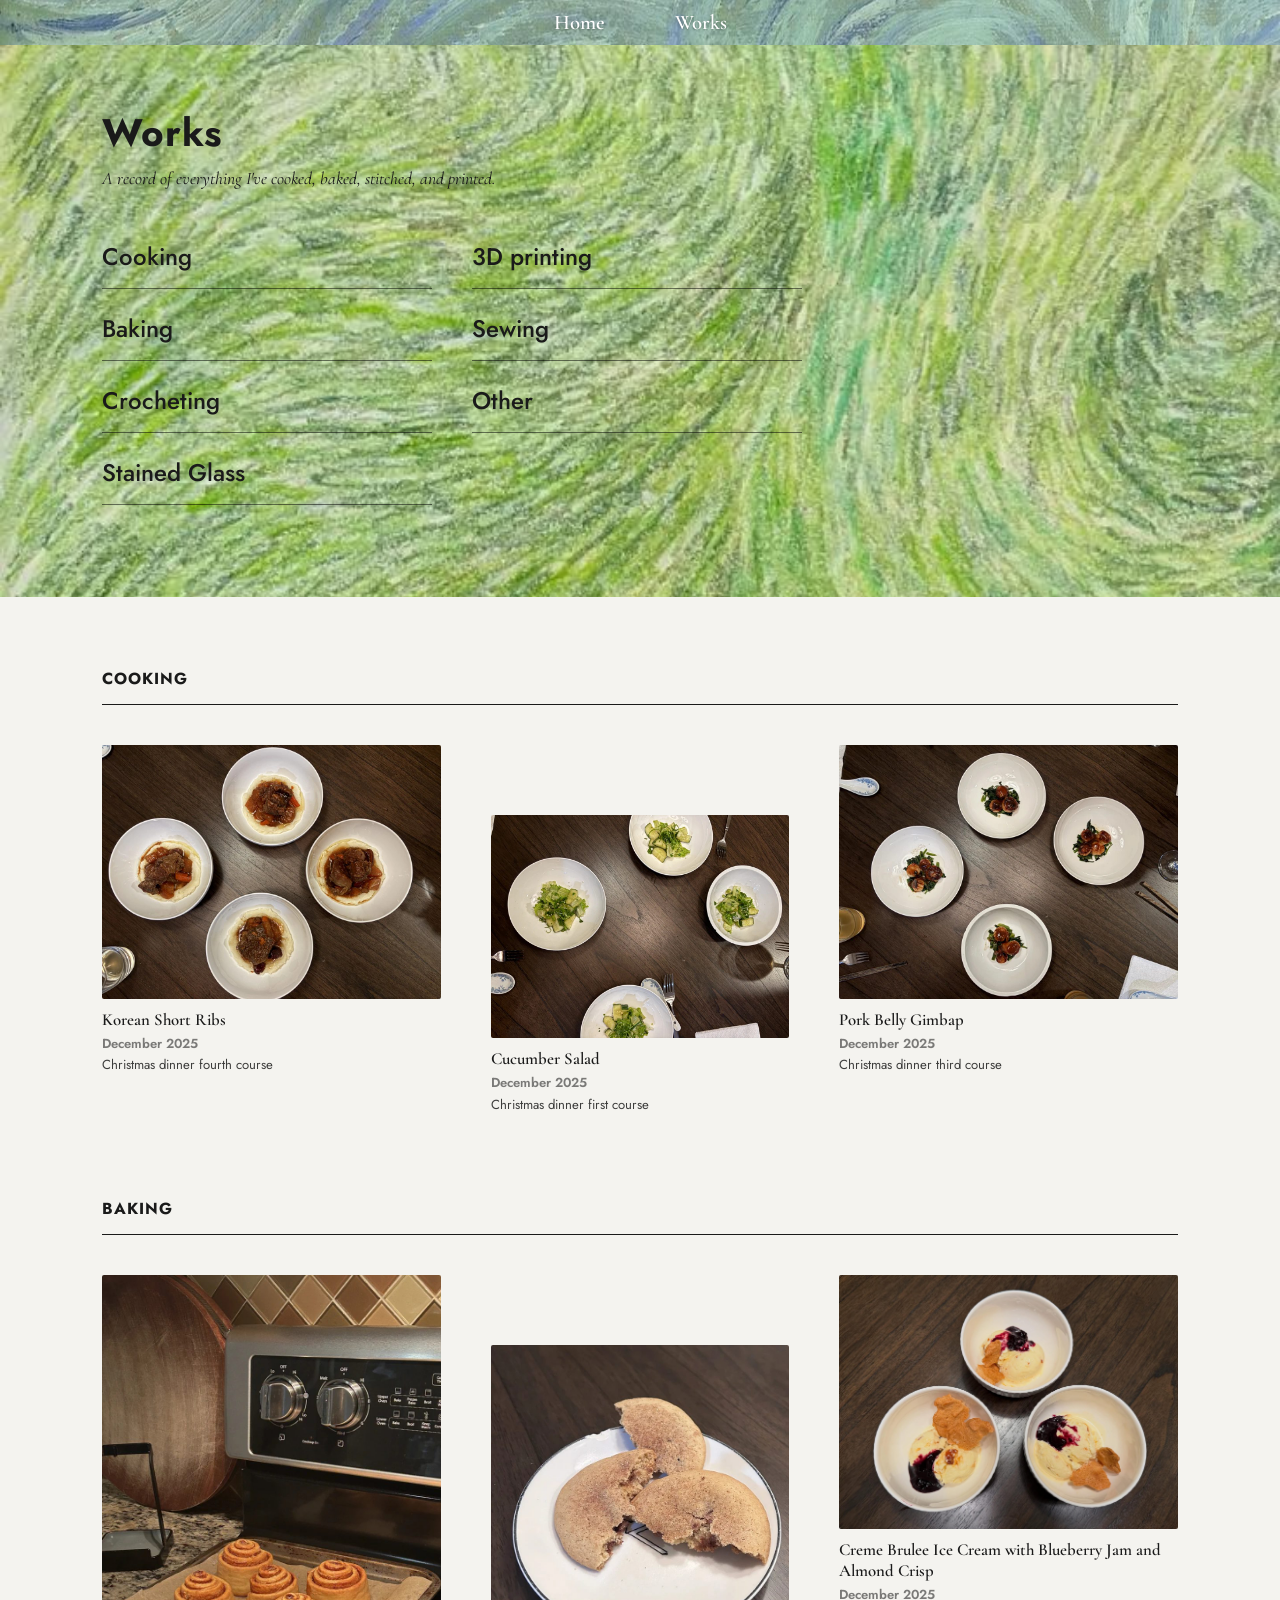
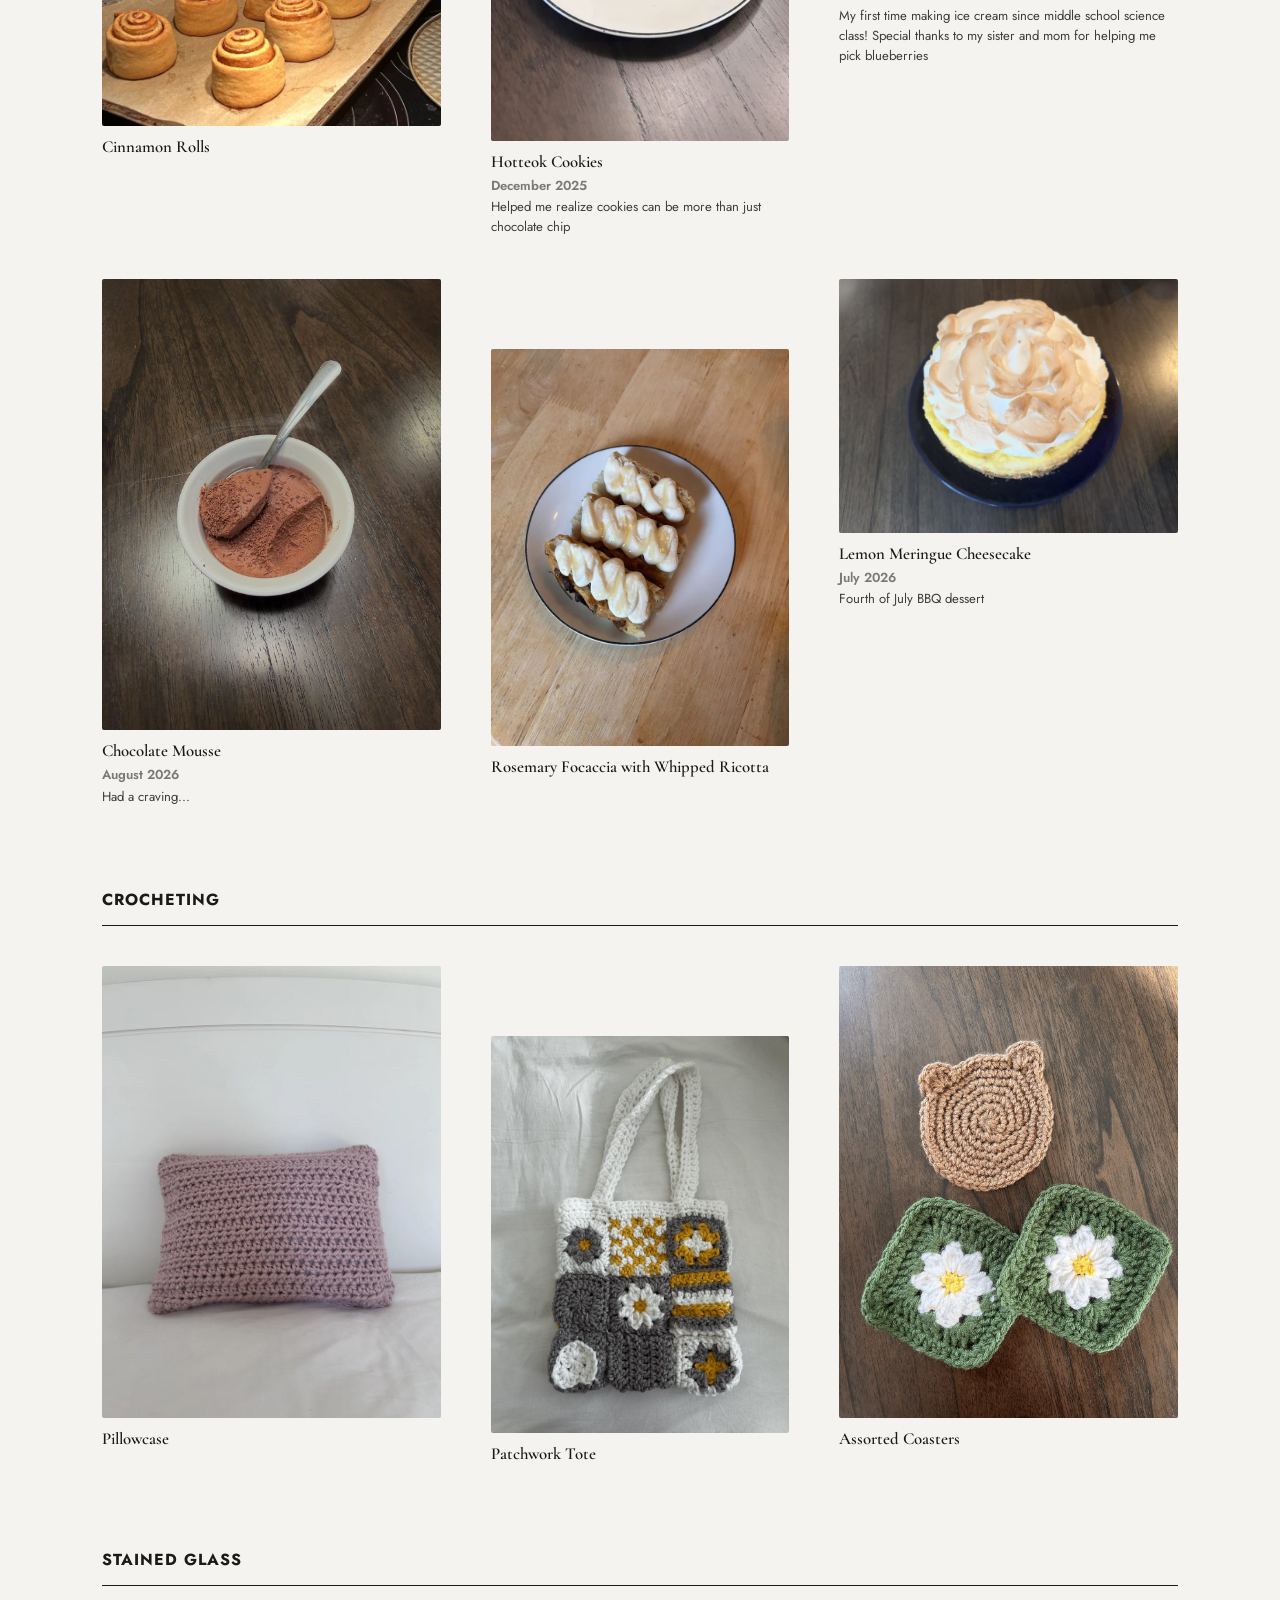
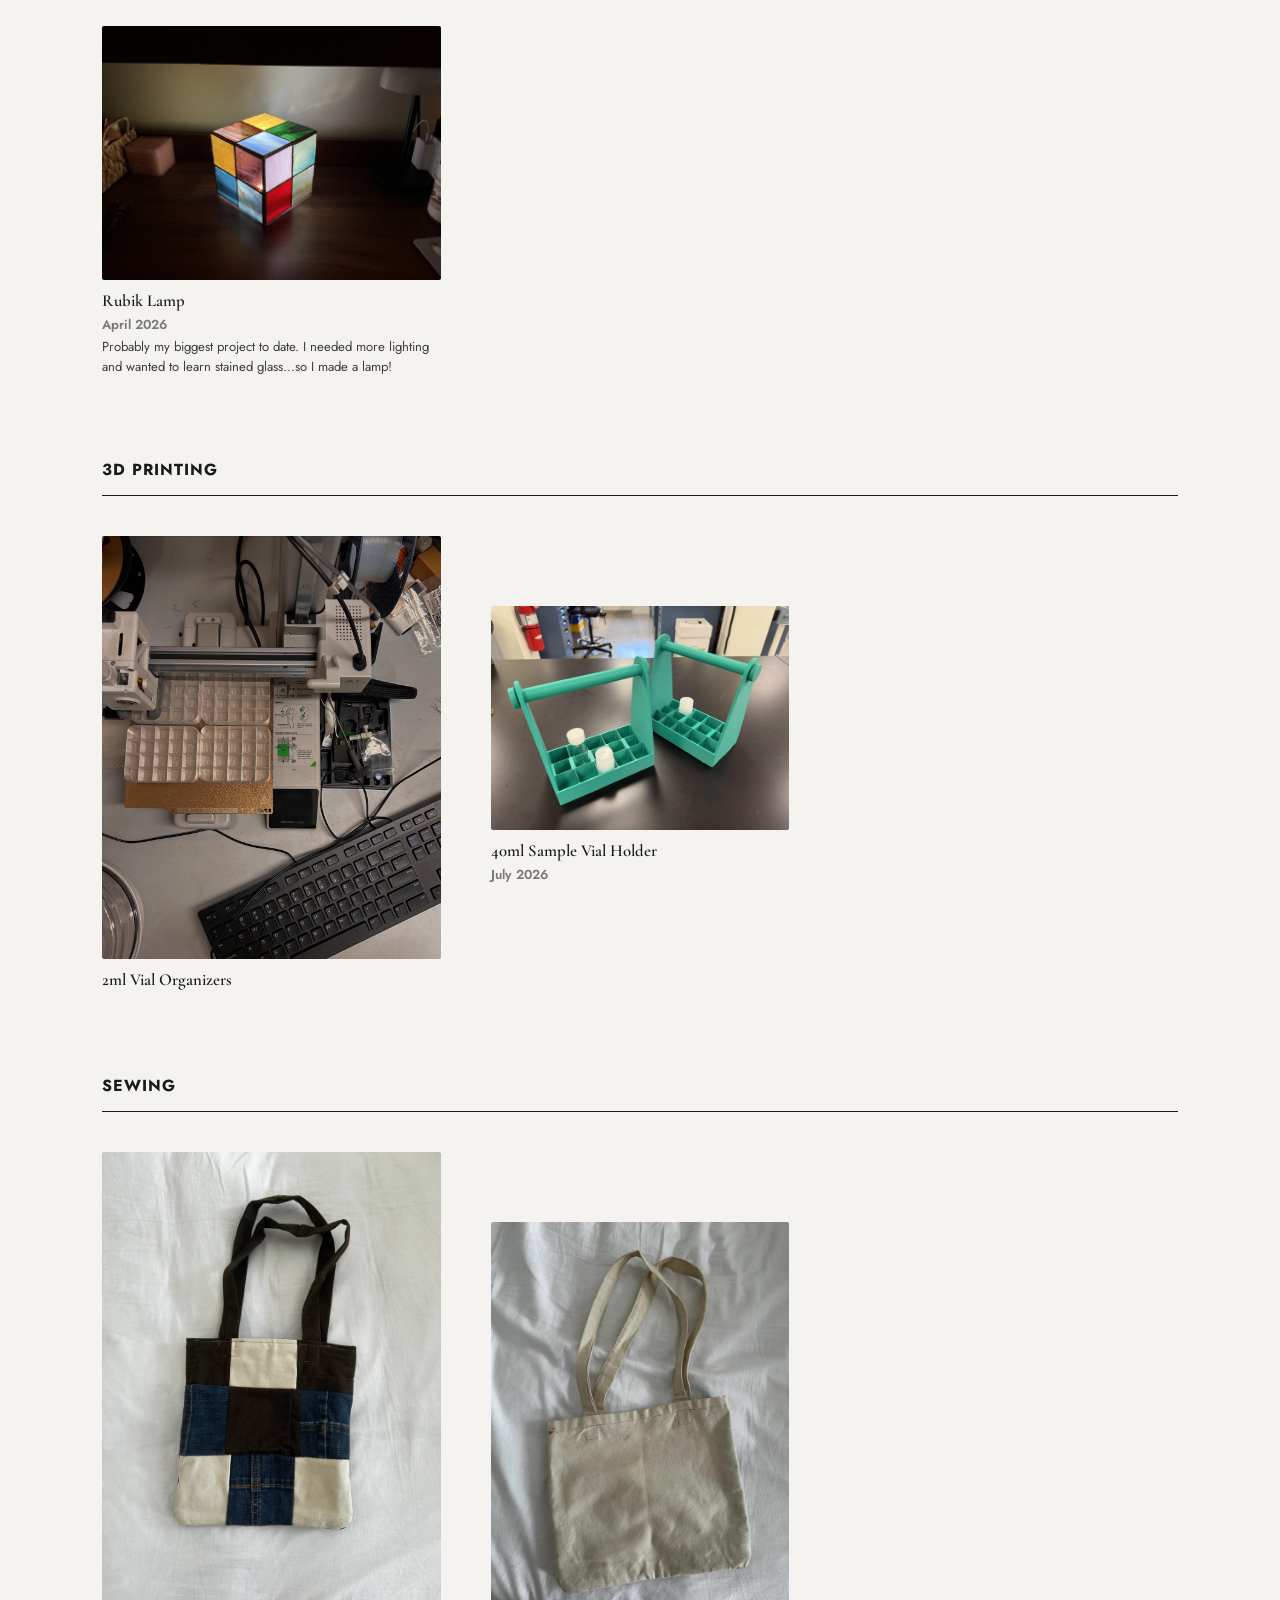
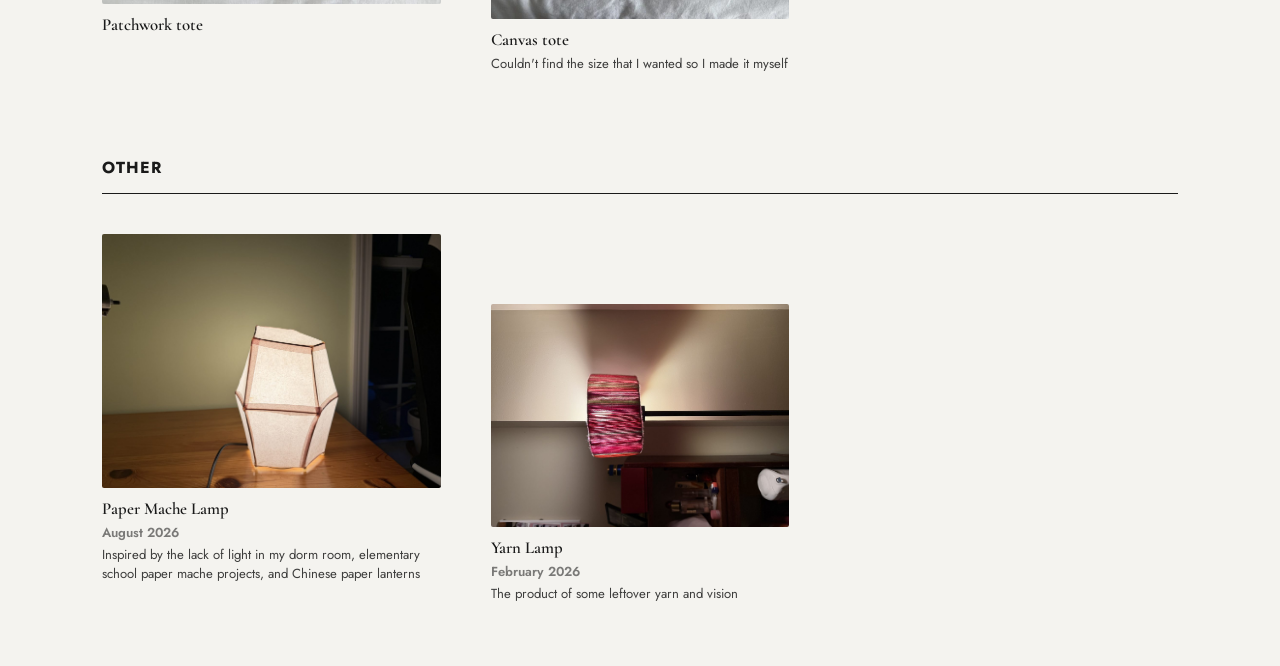
==== works.html @ 5729208d "Initial commit: Sophie Zhu creative portfolio Co-Authored-By: Claude Sonnet 5.5 <noreply@anthropic.c" ====
<!DOCTYPE html>
<html lang="en">
<head>
<meta charset="UTF-8">
<meta name="viewport" content="width=device-width, initial-scale=1.0">
<title>Works — Sophie Zhu's Creative Portfolio</title>
<link rel="preconnect" href="https://fonts.googleapis.com">
<link rel="preconnect" href="https://fonts.gstatic.com" crossorigin>
<link href="https://fonts.googleapis.com/css2?family=Cormorant+Garamond:ital,wght@0,400;0,500;0,600;1,500&family=Jost:wght@400;500;600;700&display=swap" rel="stylesheet">
<link rel="stylesheet" href="styles.css">
</head>
<body class="subpage">

<nav class="site-nav nav-visible">
  <a href="index.html">Home</a>
  <a href="works.html">Works</a>
</nav>

<header class="works-header">
  <h1>Works</h1>
  <p class="works-subtitle">A record of everything I've cooked, baked, stitched, and printed.</p>
  <div class="category-links">
    <div class="category-col">
      <a href="#cooking">Cooking</a>
      <a href="#baking">Baking</a>
      <a href="#crocheting">Crocheting</a>
      <a href="#stained-glass">Stained Glass</a>
    </div>
    <div class="category-col">
      <a href="#3d-printing">3D printing</a>
      <a href="#sewing">Sewing</a>
      <a href="#other">Other</a>
    </div>
  </div>
</header>

<main class="works-body">

  <section class="category" id="cooking">
    <h2>Cooking</h2>
    <div class="gallery">
      <figure>
        <img src="images/cooking-korean-short-ribs.jpg" alt="Korean short ribs">
        <figcaption><h3>Korean Short Ribs</h3><p class="meta">December 2025</p><p>Christmas dinner fourth course</p></figcaption>
      </figure>
      <figure>
        <img src="images/cooking-cucumber-salad.jpg" alt="Cucumber salad">
        <figcaption><h3>Cucumber Salad</h3><p class="meta">December 2025</p><p>Christmas dinner first course</p></figcaption>
      </figure>
      <figure>
        <img src="images/cooking-pork-belly-gimbap.jpg" alt="Pork belly gimbap">
        <figcaption><h3>Pork Belly Gimbap</h3><p class="meta">December 2025</p><p>Christmas dinner third course</p></figcaption>
      </figure>
    </div>
  </section>

  <section class="category" id="baking">
    <h2>Baking</h2>
    <div class="gallery">
      <figure>
        <img src="images/baking-cinnamon-rolls.jpg" alt="Cinnamon rolls">
        <figcaption><h3>Cinnamon Rolls</h3></figcaption>
      </figure>
      <figure>
        <img src="images/baking-hotteok-cookies.jpg" alt="Hotteok cookies">
        <figcaption><h3>Hotteok Cookies</h3><p class="meta">December 2025</p><p>Helped me realize cookies can be more than just chocolate chip</p></figcaption>
      </figure>
      <figure>
        <img src="images/baking-creme-brulee-ice-cream.jpg" alt="Creme brulee ice cream with blueberry jam and almond crisp">
        <figcaption><h3>Creme Brulee Ice Cream with Blueberry Jam and Almond Crisp</h3><p class="meta">December 2025</p><p>My first time making ice cream since middle school science class! Special thanks to my sister and mom for helping me pick blueberries</p></figcaption>
      </figure>
      <figure>
        <img src="images/baking-chocolate-mousse.jpg" alt="Chocolate mousse">
        <figcaption><h3>Chocolate Mousse</h3><p class="meta">August 2026</p><p>Had a craving...</p></figcaption>
      </figure>
      <figure>
        <img src="images/baking-rosemary-focaccia.jpg" alt="Rosemary focaccia with whipped ricotta">
        <figcaption><h3>Rosemary Focaccia with Whipped Ricotta</h3></figcaption>
      </figure>
      <figure>
        <img src="images/baking-lemon-meringue-cheesecake.jpg" alt="Lemon meringue cheesecake">
        <figcaption><h3>Lemon Meringue Cheesecake</h3><p class="meta">July 2026</p><p>Fourth of July BBQ dessert</p></figcaption>
      </figure>
    </div>
  </section>

  <section class="category" id="crocheting">
    <h2>Crocheting</h2>
    <div class="gallery">
      <figure>
        <img src="images/crochet-pillowcase.jpg" alt="Crocheted pillowcase">
        <figcaption><h3>Pillowcase</h3></figcaption>
      </figure>
      <figure>
        <img src="images/crochet-patchwork-tote.jpg" alt="Crocheted patchwork tote">
        <figcaption><h3>Patchwork Tote</h3></figcaption>
      </figure>
      <figure>
        <img src="images/crochet-assorted-coasters.jpg" alt="Assorted crocheted coasters">
        <figcaption><h3>Assorted Coasters</h3></figcaption>
      </figure>
    </div>
  </section>

  <section class="category" id="stained-glass">
    <h2>Stained Glass</h2>
    <div class="gallery">
      <figure>
        <img src="images/stainedglass-rubik-lamp.jpg" alt="Stained glass Rubik's cube lamp">
        <figcaption><h3>Rubik Lamp</h3><p class="meta">April 2026</p><p>Probably my biggest project to date. I needed more lighting and wanted to learn stained glass...so I made a lamp!</p></figcaption>
      </figure>
    </div>
  </section>

  <section class="category" id="3d-printing">
    <h2>3D Printing</h2>
    <div class="gallery">
      <figure>
        <img src="images/printing-2ml-vial-organizers.jpg" alt="2ml vial organizers on a 3D printer">
        <figcaption><h3>2ml Vial Organizers</h3></figcaption>
      </figure>
      <figure>
        <img src="images/printing-40ml-vial-holder.jpg" alt="40ml sample vial holders">
        <figcaption><h3>40ml Sample Vial Holder</h3><p class="meta">July 2026</p></figcaption>
      </figure>
    </div>
  </section>

  <section class="category" id="sewing">
    <h2>Sewing</h2>
    <div class="gallery">
      <figure>
        <img src="images/sewing-patchwork-tote.jpg" alt="Sewn patchwork tote">
        <figcaption><h3>Patchwork tote</h3></figcaption>
      </figure>
      <figure>
        <img src="images/sewing-canvas-tote.jpg" alt="Canvas tote">
        <figcaption><h3>Canvas tote</h3><p>Couldn't find the size that I wanted so I made it myself</p></figcaption>
      </figure>
    </div>
  </section>

  <section class="category" id="other">
    <h2>Other</h2>
    <div class="gallery">
      <figure>
        <img src="images/other-paper-mache-lamp.jpg" alt="Paper mache lamp">
        <figcaption><h3>Paper Mache Lamp</h3><p class="meta">August 2026</p><p>Inspired by the lack of light in my dorm room, elementary school paper mache projects, and Chinese paper lanterns</p></figcaption>
      </figure>
      <figure>
        <img src="images/other-yarn-lamp.jpg" alt="Yarn wrapped lamp">
        <figcaption><h3>Yarn Lamp</h3><p class="meta">February 2026</p><p>The product of some leftover yarn and vision</p></figcaption>
      </figure>
    </div>
  </section>

</main>

<script src="script.js"></script>
</body>
</html>
---- styles.css ----
:root {
  --ink: #1a1a1a;
  --olive: #8f9c3f;
  --olive-dark: #5e5c2b;
  --cream: #f4f3ef;
  --nav-height: 45px;

  --font-serif: 'Cormorant Garamond', Georgia, serif;
  --font-sans: 'Jost', 'Helvetica Neue', Arial, sans-serif;
}

* { box-sizing: border-box; }
html { scroll-behavior: smooth; }

body {
  margin: 0;
  font-family: var(--font-sans);
  color: var(--ink);
  background: var(--cream);
  overflow-x: hidden;
}

/* ---------- Nav ---------- */
.site-nav {
  position: fixed;
  top: 0;
  left: 0;
  width: 100%;
  height: var(--nav-height);
  background: url('images/hero-bg.jpg');
  background-size: cover;
  background-position: center;
  background-repeat: no-repeat;
  display: flex;
  align-items: center;
  justify-content: center;
  gap: 70px;
  z-index: 100;
  opacity: 0;
  transform: translateY(-100%);
  transition: opacity 0.4s ease, transform 0.4s ease;
}

.site-nav.nav-visible {
  opacity: 1;
  transform: translateY(0);
}

.site-nav a {
  font-family: var(--font-serif);
  font-weight: 600;
  font-size: 1.3rem;
  color: #fff;
  text-decoration: none;
  text-shadow: 0 1px 3px rgba(0,0,0,0.35);
}

/* ---------- Hero (home) ---------- */
.hero {
  min-height: 100vh;
  display: flex;
  align-items: center;
  justify-content: center;
  text-align: center;
  background: url('images/hero-bg.jpg');
  background-size: cover;
  background-position: center;
  background-repeat: no-repeat;
}

.hero-text .eyebrow {
  font-weight: 700;
  letter-spacing: 0.1em;
  font-size: 0.85rem;
  margin: 0 0 6px;
  color: #1a1a1a;
}

.hero-text h1 {
  font-family: var(--font-serif);
  font-weight: 500;
  font-size: clamp(2.6rem, 6vw, 4.2rem);
  margin: 0 0 40px;
  color: #1a1a1a;
}

.arrow-circle {
  display: inline-flex;
  align-items: center;
  justify-content: center;
  width: 46px;
  height: 46px;
  border-radius: 50%;
  border: 1.5px solid #1a1a1a;
  color: #1a1a1a;
  text-decoration: none;
  font-size: 1.1rem;
  animation: bob 2.2s ease-in-out infinite;
}

@keyframes bob {
  0%, 100% { transform: translateY(0); }
  50% { transform: translateY(8px); }
}

/* ---------- Intro ---------- */
.intro {
  background: #fff;
  padding: 70px 8vw;
}

.intro-grid {
  position: relative;
  max-width: 1100px;
  margin: 0 auto;
  aspect-ratio: 1054 / 620;
}

.intro-photo {
  position: absolute;
  margin: 0;
}

.photo-tl { left: 14%; top: 0%;   width: 14%; }
.photo-tr { left: 79%; top: 7%;   width: 19%; }
.photo-bl { left: 2%;  top: 59%;  width: 25%; }
.photo-br { left: 65%; top: 64%;  width: 17%; }

.intro-photo img {
  width: 100%;
  height: auto;
  display: block;
  border-radius: 2px;
}

.intro-heading {
  position: absolute;
  left: 50%;
  top: 50%;
  transform: translate(-50%, -50%);
  width: 52%;
  font-family: var(--font-serif);
  font-weight: 500;
  font-size: clamp(1.6rem, 3.4vw, 3rem);
  text-align: center;
  line-height: 1.25;
  margin: 0;
}

/* ---------- About / Bio / Footer wrap ---------- */
.about-wrap {
  background: url('images/about-bg.jpg');
  background-size: 900px auto;
  background-repeat: repeat;
  padding: 90px 8vw 60px;
}

.about-row {
  max-width: 1100px;
  margin: 0 auto 90px;
  display: flex;
  align-items: center;
  gap: 60px;
  flex-wrap: wrap;
}

.about-row.reverse { flex-direction: row-reverse; }

.label {
  font-weight: 700;
  letter-spacing: 0.08em;
  text-transform: uppercase;
  font-size: 0.85rem;
  margin: 0 0 16px;
}

.about-text, .bio-text {
  flex: 1 1 340px;
}

.about-text p, .bio-text p {
  font-family: var(--font-serif);
  font-size: 1.15rem;
  line-height: 1.6;
  margin: 0;
}

.bio-text p {
  font-size: 1.6rem;
  margin-bottom: 30px;
}

.about-photo {
  flex: 1 1 340px;
  margin: 0;
  max-width: 420px;
}

.about-photo img {
  width: 100%;
  height: auto;
  display: block;
  border-radius: 2px;
}

.bio-photo {
  aspect-ratio: 4 / 5;
  overflow: hidden;
}

.bio-photo img {
  width: 100%;
  height: 100%;
  object-fit: cover;
  object-position: center 30%;
}

.btn-pill {
  display: inline-block;
  background: var(--olive);
  color: #1f2405;
  font-family: var(--font-sans);
  font-weight: 700;
  letter-spacing: 0.05em;
  text-transform: uppercase;
  font-size: 0.85rem;
  text-decoration: none;
  padding: 20px 34px;
  border-radius: 999px;
  transition: transform 0.15s ease, opacity 0.15s ease;
}

.btn-pill:hover { transform: translateY(-2px); opacity: 0.92; }

.site-footer {
  max-width: 1100px;
  margin: 0 auto;
}

.site-footer .label { margin-bottom: 14px; }
.site-footer hr {
  border: none;
  border-top: 1px solid rgba(0,0,0,0.4);
  margin: 0 0 18px;
}

.site-footer a {
  color: var(--ink);
  text-decoration: none;
  font-size: 1rem;
  border-bottom: 1px solid rgba(0,0,0,0.25);
}

/* ---------- Works page header ---------- */
.works-header {
  padding: calc(var(--nav-height) + 60px) 8vw 70px;
  background: url('images/works-bg.jpg');
  background-size: cover;
  background-position: center;
  background-repeat: no-repeat;
}

.works-header h1 {
  font-family: var(--font-sans);
  font-weight: 700;
  font-size: 2.4rem;
  margin: 0 0 8px;
  letter-spacing: 0.02em;
}

.works-subtitle {
  font-family: var(--font-serif);
  font-style: italic;
  font-size: 1.1rem;
  margin: 0 0 50px;
}

.category-links {
  display: grid;
  grid-template-columns: 1fr 1fr;
  gap: 40px;
  max-width: 700px;
}

.category-col {
  display: flex;
  flex-direction: column;
}

.category-links a {
  font-family: var(--font-sans);
  font-size: 1.5rem;
  font-weight: 500;
  color: var(--ink);
  text-decoration: none;
  padding-bottom: 14px;
  margin-bottom: 22px;
  border-bottom: 1px solid rgba(0,0,0,0.5);
  transition: opacity 0.15s ease;
}

.category-links a:hover { opacity: 0.6; }

/* ---------- Works body ---------- */
.works-body {
  background: var(--cream);
  padding: 10px 8vw 40px;
}

.category {
  max-width: 1100px;
  margin: 0 auto;
  padding: 60px 0 20px;
  scroll-margin-top: calc(var(--nav-height) + 10px);
}

.category h2 {
  font-family: var(--font-sans);
  font-weight: 700;
  text-transform: uppercase;
  font-size: 1rem;
  letter-spacing: 0.06em;
  margin: 0 0 14px;
}

.category > h2 + hr,
.category hr {
  border: none;
  border-top: 1.5px solid var(--ink);
}

.category h2 {
  padding-bottom: 14px;
  border-bottom: 1.5px solid var(--ink);
}

.gallery {
  display: grid;
  grid-template-columns: repeat(3, 1fr);
  column-gap: 30px;
  row-gap: 40px;
  margin-top: 40px;
  align-items: start;
}

.gallery figure {
  margin: 0;
}

.gallery figure:nth-child(3n+2) {
  margin-top: 70px;
  max-width: 88%;
  justify-self: center;
}

.gallery img {
  width: 100%;
  height: auto;
  display: block;
  border-radius: 2px;
  margin-bottom: 10px;
}

.gallery figcaption h3 {
  font-family: var(--font-serif);
  font-weight: 600;
  font-size: 1.05rem;
  margin: 0 0 4px;
}

.gallery figcaption p {
  font-size: 0.82rem;
  line-height: 1.5;
  margin: 0 0 2px;
  color: rgba(0,0,0,0.75);
}

.gallery figcaption .meta {
  font-weight: 600;
  color: rgba(0,0,0,0.5);
}

/* ---------- Responsive ---------- */
@media (max-width: 900px) {
  .intro-grid {
    aspect-ratio: auto;
    display: flex;
    flex-direction: column;
    align-items: center;
    gap: 30px;
  }
  .intro-grid > * {
    position: static;
    width: auto;
    max-width: 240px;
    transform: none;
  }
  .intro-heading {
    order: -1;
    max-width: 100%;
    text-align: center;
  }
  .gallery { grid-template-columns: repeat(2, 1fr); }
  .gallery figure:nth-child(3n+2) { margin-top: 0; max-width: none; justify-self: stretch; }
  .gallery figure:nth-child(even) { margin-top: 60px; }
}

@media (max-width: 640px) {
  .site-nav { gap: 40px; }
  .hero-text h1 { font-size: 2.4rem; }
  .about-row, .about-row.reverse { flex-direction: column; }
  .category-links { grid-template-columns: 1fr; }
  .gallery { grid-template-columns: 1fr; }
  .gallery figure:nth-child(even) { margin-top: 0; }
  .works-header { padding: calc(var(--nav-height) + 30px) 6vw 50px; }
  .intro, .about-wrap, .works-body { padding-left: 6vw; padding-right: 6vw; }
}
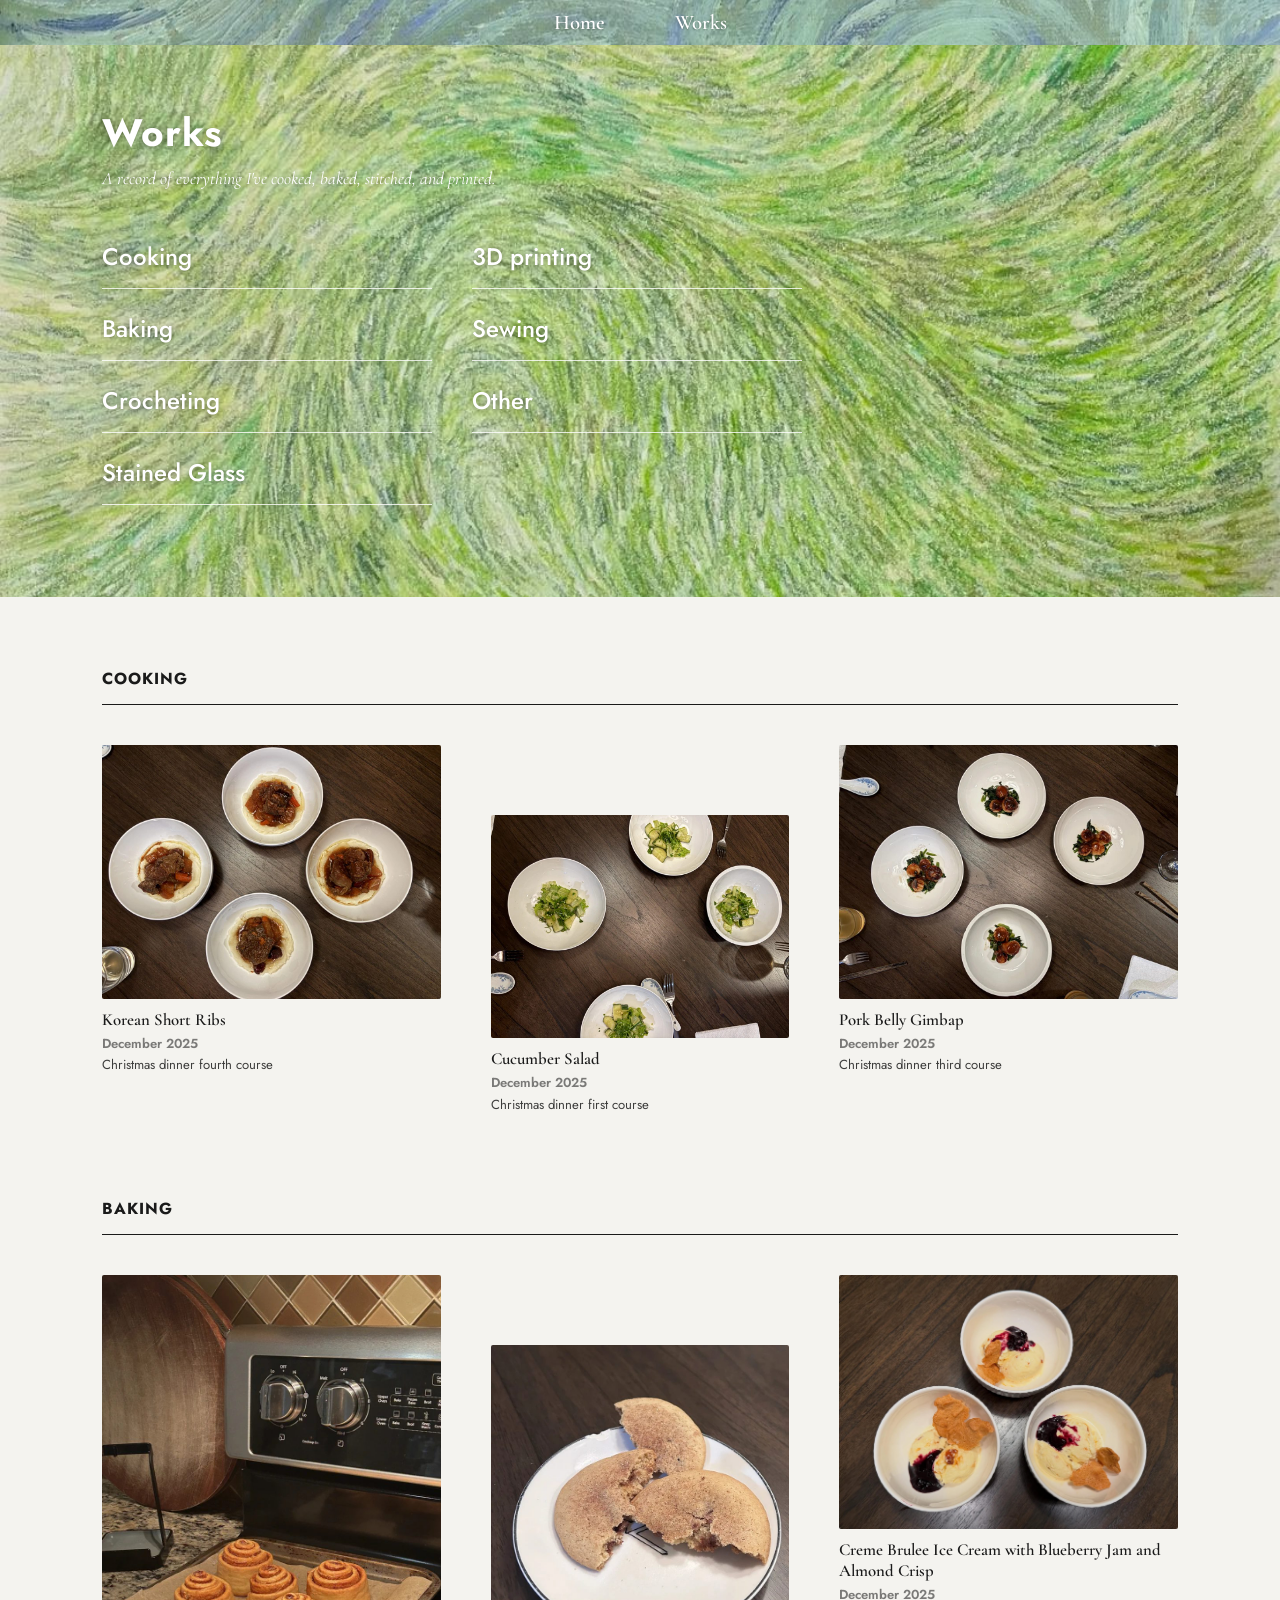
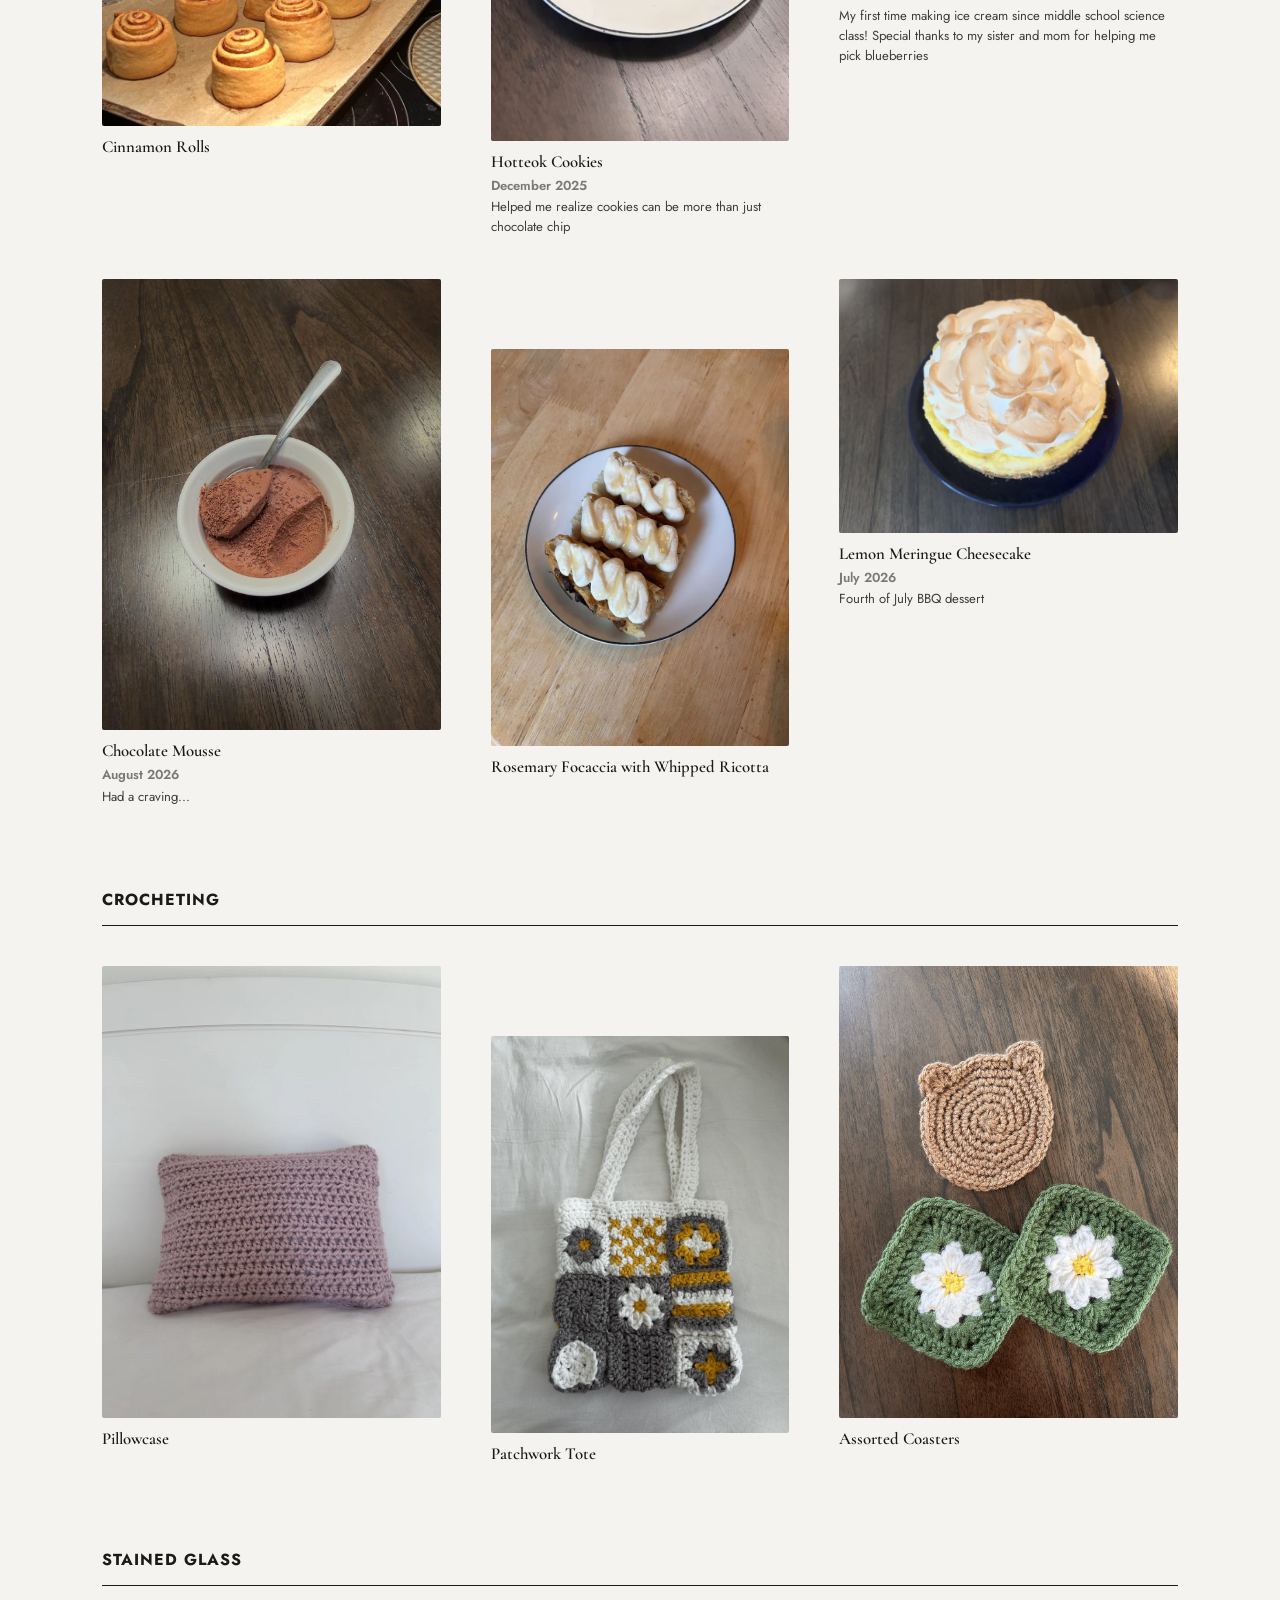
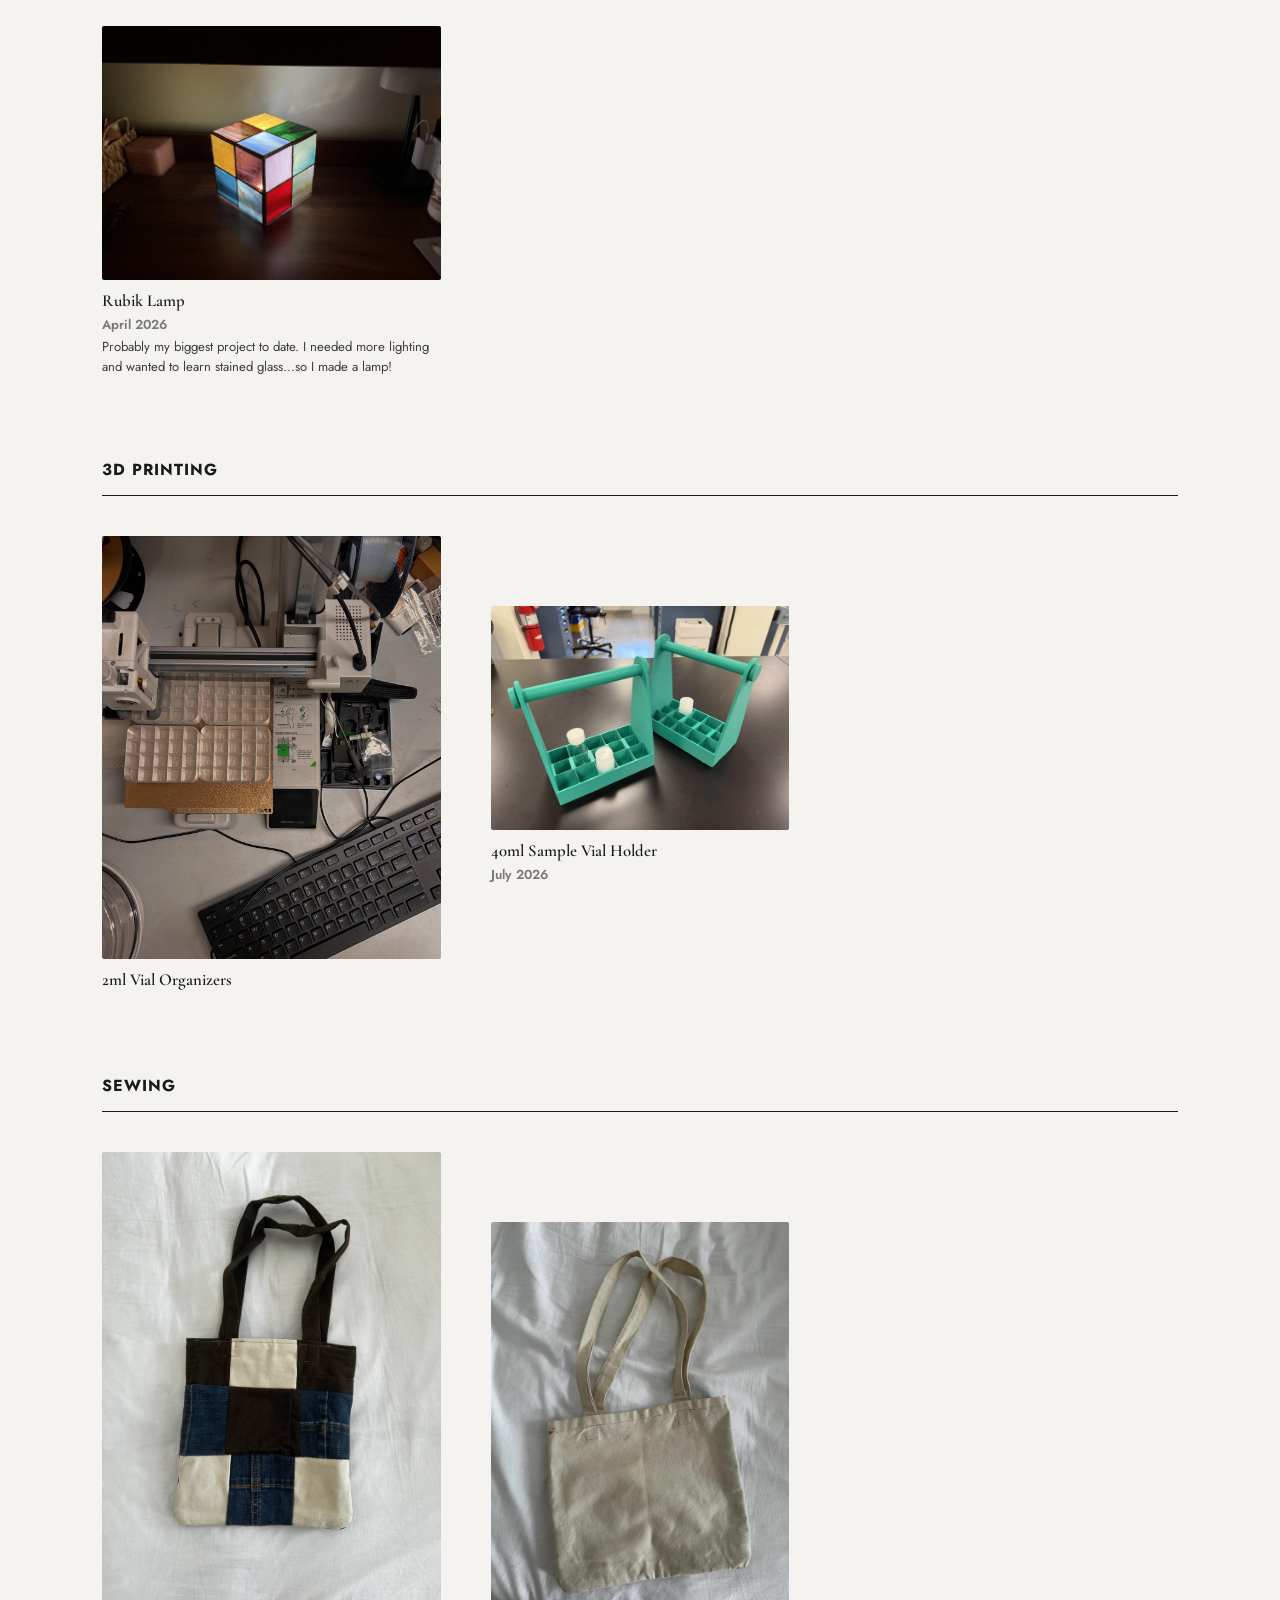
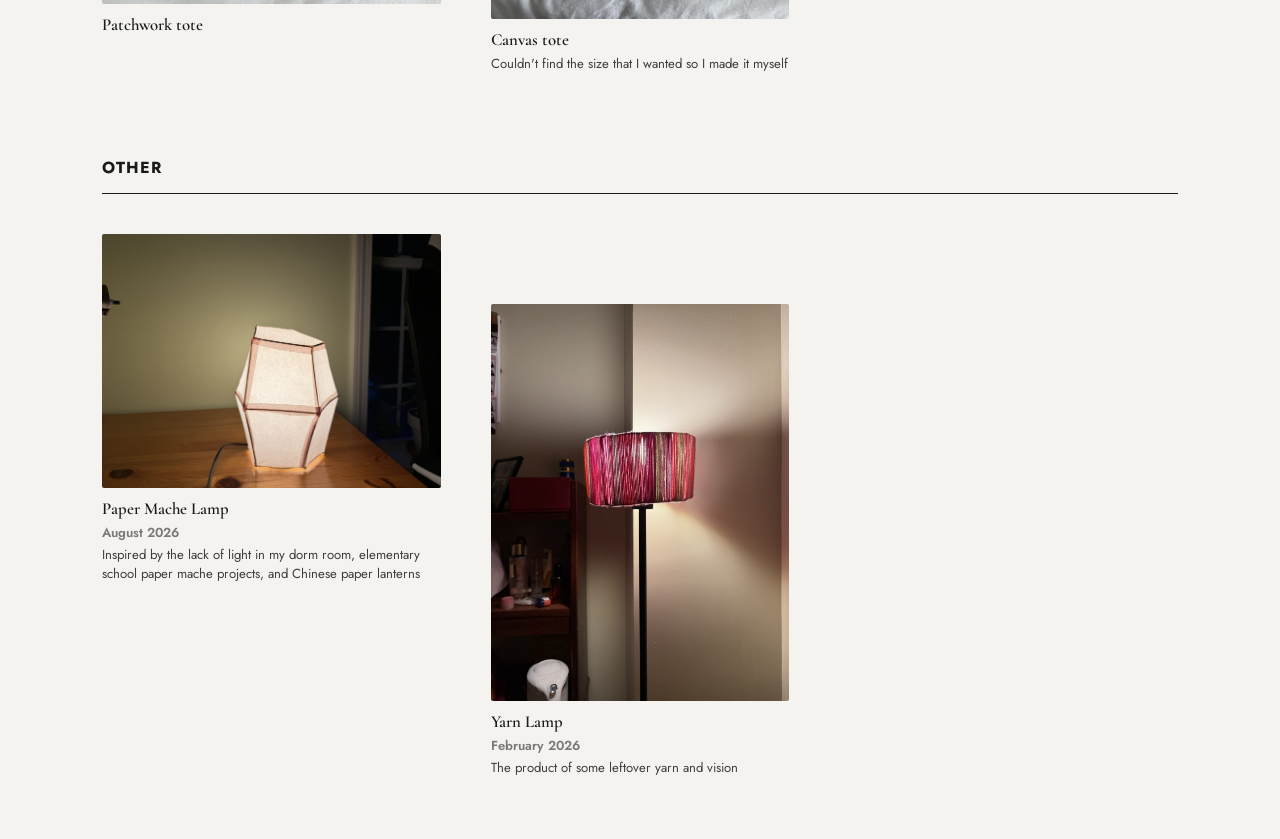
==== commit e22f7438: "Always-visible nav, white Works header text, rotated photos Co-Authored-By: Claude Sonnet 5.5 <norep" ====
--- a/works.html
+++ b/works.html
@@ -11,7 +11,7 @@
 </head>
 <body class="subpage">
 
-<nav class="site-nav nav-visible">
+<nav class="site-nav">
   <a href="index.html">Home</a>
   <a href="works.html">Works</a>
 </nav>
@@ -156,6 +156,5 @@
 
 </main>
 
-<script src="script.js"></script>
 </body>
 </html>
--- a/styles.css
+++ b/styles.css
@@ -36,14 +36,6 @@
   justify-content: center;
   gap: 70px;
   z-index: 100;
-  opacity: 0;
-  transform: translateY(-100%);
-  transition: opacity 0.4s ease, transform 0.4s ease;
-}
-
-.site-nav.nav-visible {
-  opacity: 1;
-  transform: translateY(0);
 }
 
 .site-nav a {
@@ -266,6 +258,8 @@
   font-size: 2.4rem;
   margin: 0 0 8px;
   letter-spacing: 0.02em;
+  color: #fff;
+  text-shadow: 0 1px 6px rgba(0,0,0,0.35);
 }
 
 .works-subtitle {
@@ -273,6 +267,8 @@
   font-style: italic;
   font-size: 1.1rem;
   margin: 0 0 50px;
+  color: #fff;
+  text-shadow: 0 1px 5px rgba(0,0,0,0.35);
 }
 
 .category-links {
@@ -291,11 +287,12 @@
   font-family: var(--font-sans);
   font-size: 1.5rem;
   font-weight: 500;
-  color: var(--ink);
+  color: #fff;
+  text-shadow: 0 1px 5px rgba(0,0,0,0.35);
   text-decoration: none;
   padding-bottom: 14px;
   margin-bottom: 22px;
-  border-bottom: 1px solid rgba(0,0,0,0.5);
+  border-bottom: 1px solid rgba(255,255,255,0.8);
   transition: opacity 0.15s ease;
 }
 
